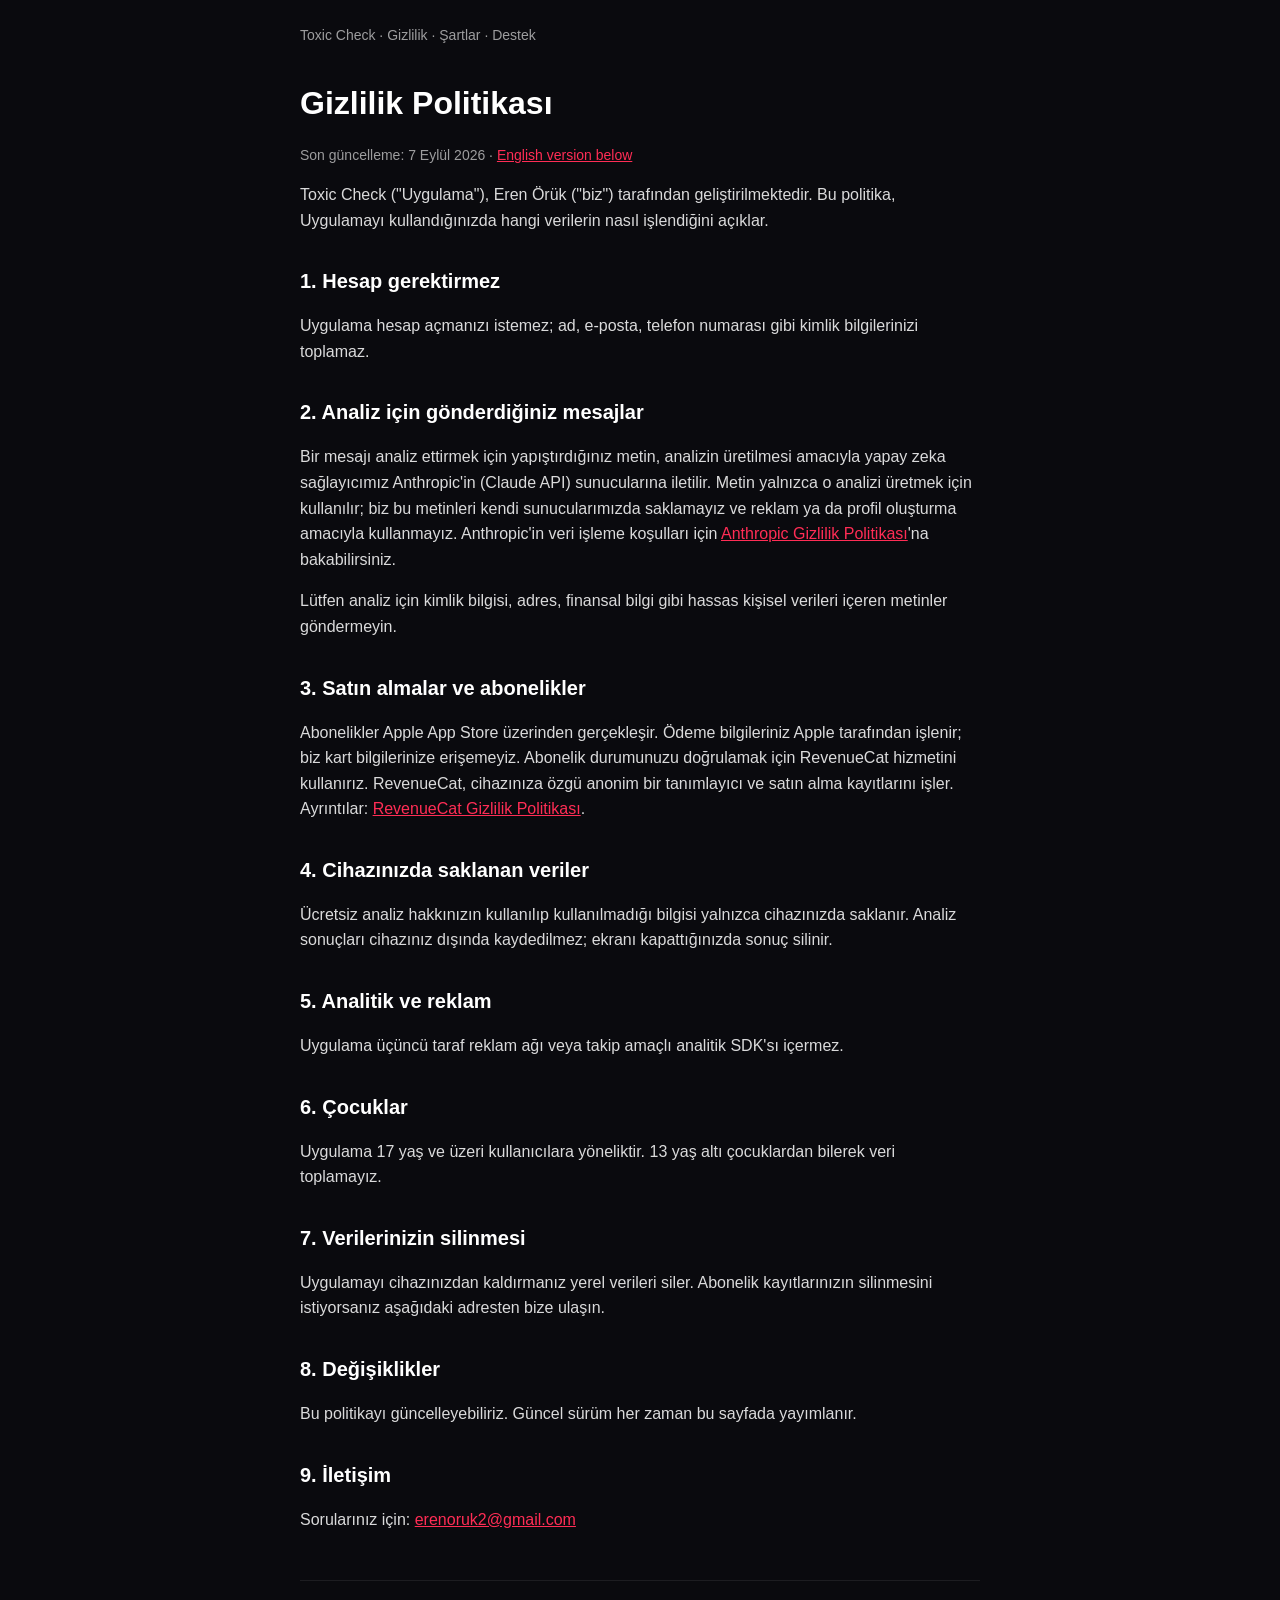
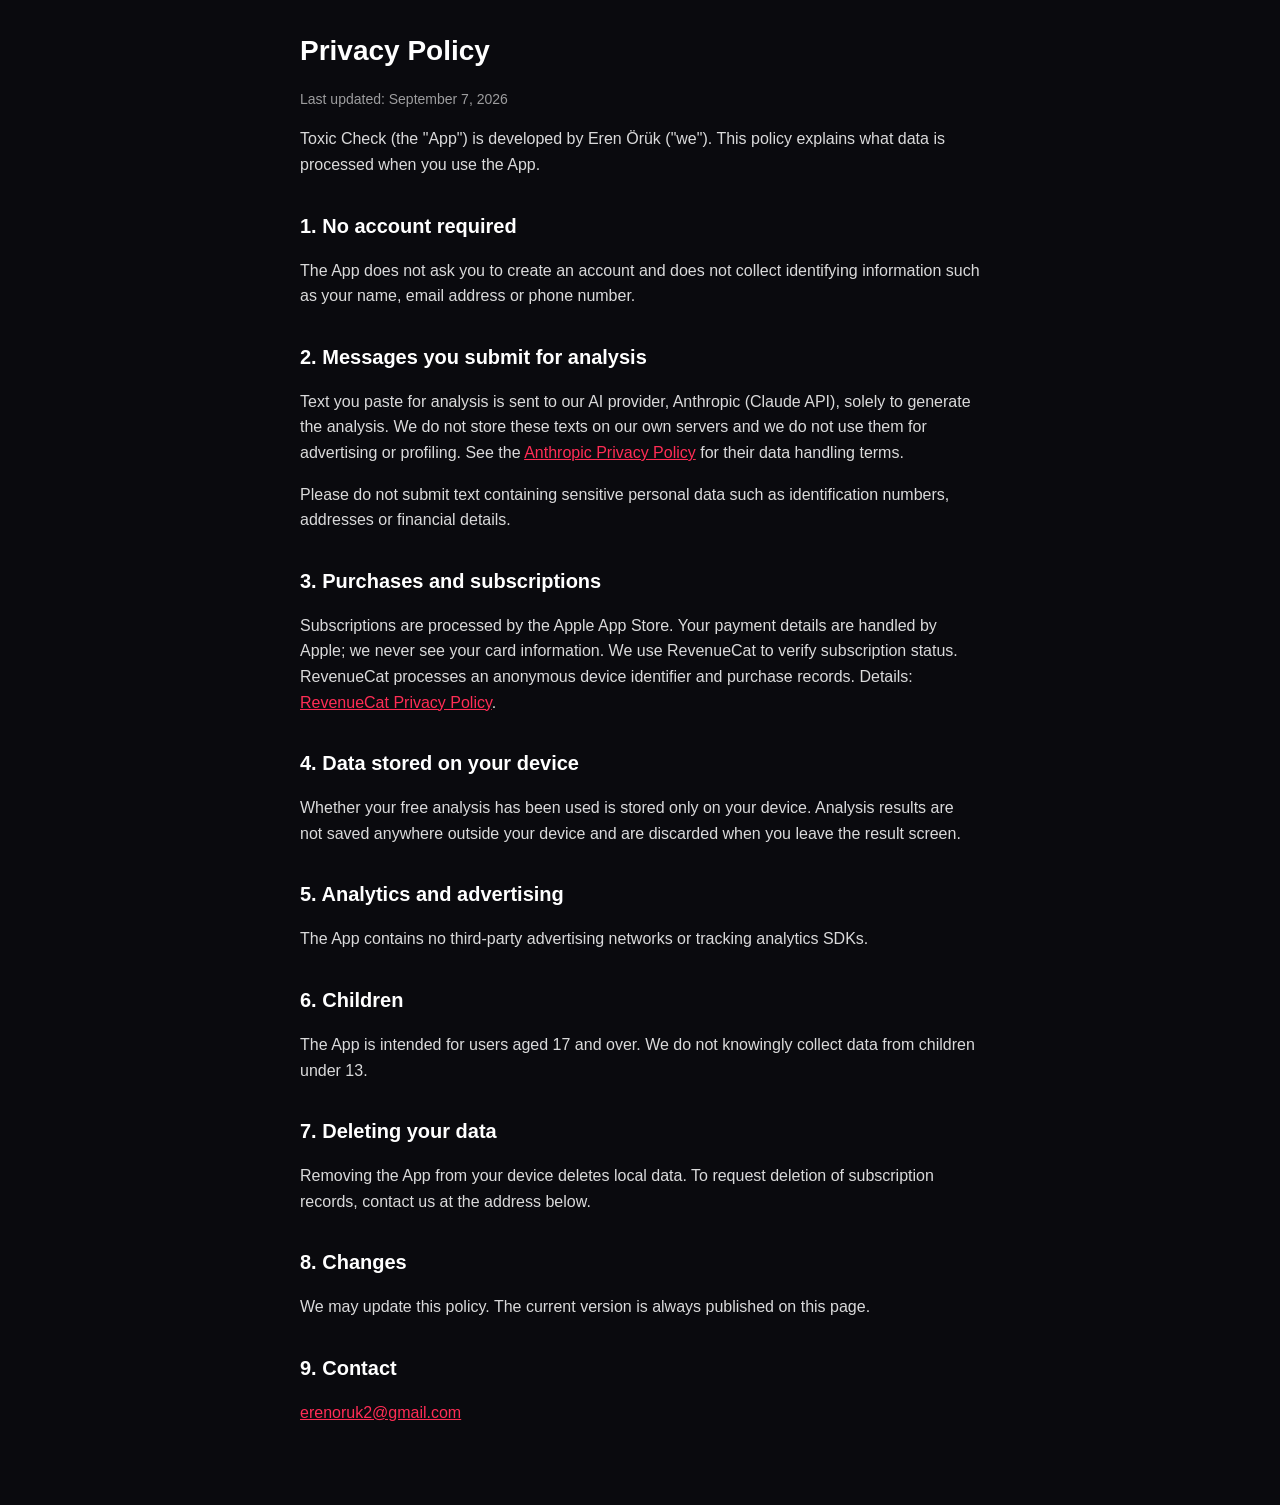
==== privacy.html @ 96e6f97b "Toxic Check web sitesi: gizlilik, şartlar, destek Co-Authored-By: Claude Fable 5.1 <noreply@anthropi" ====
<!DOCTYPE html>
<html lang="tr">
<head>
<meta charset="utf-8">
<meta name="viewport" content="width=device-width, initial-scale=1">
<title>Toxic Check – Gizlilik Politikası / Privacy Policy</title>
<link rel="stylesheet" href="style.css">
</head>
<body>
<main>
<nav><a href="index.html">Toxic Check</a> · <a href="privacy.html">Gizlilik</a> · <a href="terms.html">Şartlar</a> · <a href="index.html#support">Destek</a></nav>

<h1>Gizlilik Politikası</h1>
<p class="muted">Son güncelleme: 7 Eylül 2026 · <a href="#en">English version below</a></p>

<p>Toxic Check ("Uygulama"), Eren Örük ("biz") tarafından geliştirilmektedir. Bu politika, Uygulamayı kullandığınızda hangi verilerin nasıl işlendiğini açıklar.</p>

<h2>1. Hesap gerektirmez</h2>
<p>Uygulama hesap açmanızı istemez; ad, e-posta, telefon numarası gibi kimlik bilgilerinizi toplamaz.</p>

<h2>2. Analiz için gönderdiğiniz mesajlar</h2>
<p>Bir mesajı analiz ettirmek için yapıştırdığınız metin, analizin üretilmesi amacıyla yapay zeka sağlayıcımız Anthropic'in (Claude API) sunucularına iletilir. Metin yalnızca o analizi üretmek için kullanılır; biz bu metinleri kendi sunucularımızda saklamayız ve reklam ya da profil oluşturma amacıyla kullanmayız. Anthropic'in veri işleme koşulları için <a href="https://www.anthropic.com/privacy" rel="noopener">Anthropic Gizlilik Politikası</a>'na bakabilirsiniz.</p>
<p>Lütfen analiz için kimlik bilgisi, adres, finansal bilgi gibi hassas kişisel verileri içeren metinler göndermeyin.</p>

<h2>3. Satın almalar ve abonelikler</h2>
<p>Abonelikler Apple App Store üzerinden gerçekleşir. Ödeme bilgileriniz Apple tarafından işlenir; biz kart bilgilerinize erişemeyiz. Abonelik durumunuzu doğrulamak için RevenueCat hizmetini kullanırız. RevenueCat, cihazınıza özgü anonim bir tanımlayıcı ve satın alma kayıtlarını işler. Ayrıntılar: <a href="https://www.revenuecat.com/privacy" rel="noopener">RevenueCat Gizlilik Politikası</a>.</p>

<h2>4. Cihazınızda saklanan veriler</h2>
<p>Ücretsiz analiz hakkınızın kullanılıp kullanılmadığı bilgisi yalnızca cihazınızda saklanır. Analiz sonuçları cihazınız dışında kaydedilmez; ekranı kapattığınızda sonuç silinir.</p>

<h2>5. Analitik ve reklam</h2>
<p>Uygulama üçüncü taraf reklam ağı veya takip amaçlı analitik SDK'sı içermez.</p>

<h2>6. Çocuklar</h2>
<p>Uygulama 17 yaş ve üzeri kullanıcılara yöneliktir. 13 yaş altı çocuklardan bilerek veri toplamayız.</p>

<h2>7. Verilerinizin silinmesi</h2>
<p>Uygulamayı cihazınızdan kaldırmanız yerel verileri siler. Abonelik kayıtlarınızın silinmesini istiyorsanız aşağıdaki adresten bize ulaşın.</p>

<h2>8. Değişiklikler</h2>
<p>Bu politikayı güncelleyebiliriz. Güncel sürüm her zaman bu sayfada yayımlanır.</p>

<h2>9. İletişim</h2>
<p>Sorularınız için: <a href="mailto:erenoruk2@gmail.com">erenoruk2@gmail.com</a></p>

<hr>

<section id="en">
<h1>Privacy Policy</h1>
<p class="muted">Last updated: September 7, 2026</p>

<p>Toxic Check (the "App") is developed by Eren Örük ("we"). This policy explains what data is processed when you use the App.</p>

<h2>1. No account required</h2>
<p>The App does not ask you to create an account and does not collect identifying information such as your name, email address or phone number.</p>

<h2>2. Messages you submit for analysis</h2>
<p>Text you paste for analysis is sent to our AI provider, Anthropic (Claude API), solely to generate the analysis. We do not store these texts on our own servers and we do not use them for advertising or profiling. See the <a href="https://www.anthropic.com/privacy" rel="noopener">Anthropic Privacy Policy</a> for their data handling terms.</p>
<p>Please do not submit text containing sensitive personal data such as identification numbers, addresses or financial details.</p>

<h2>3. Purchases and subscriptions</h2>
<p>Subscriptions are processed by the Apple App Store. Your payment details are handled by Apple; we never see your card information. We use RevenueCat to verify subscription status. RevenueCat processes an anonymous device identifier and purchase records. Details: <a href="https://www.revenuecat.com/privacy" rel="noopener">RevenueCat Privacy Policy</a>.</p>

<h2>4. Data stored on your device</h2>
<p>Whether your free analysis has been used is stored only on your device. Analysis results are not saved anywhere outside your device and are discarded when you leave the result screen.</p>

<h2>5. Analytics and advertising</h2>
<p>The App contains no third-party advertising networks or tracking analytics SDKs.</p>

<h2>6. Children</h2>
<p>The App is intended for users aged 17 and over. We do not knowingly collect data from children under 13.</p>

<h2>7. Deleting your data</h2>
<p>Removing the App from your device deletes local data. To request deletion of subscription records, contact us at the address below.</p>

<h2>8. Changes</h2>
<p>We may update this policy. The current version is always published on this page.</p>

<h2>9. Contact</h2>
<p><a href="mailto:erenoruk2@gmail.com">erenoruk2@gmail.com</a></p>
</section>
</main>
</body>
</html>
---- style.css ----
:root {
  --bg: #0a0a0e;
  --surface: #15151c;
  --text: #ffffff;
  --muted: rgba(255, 255, 255, 0.6);
  --accent: #ff2d55;
  --stroke: rgba(255, 255, 255, 0.08);
}
* { box-sizing: border-box; }
body {
  margin: 0;
  background: var(--bg);
  color: var(--text);
  font-family: -apple-system, BlinkMacSystemFont, "Segoe UI", Roboto, Helvetica, Arial, sans-serif;
  line-height: 1.6;
}
main { max-width: 720px; margin: 0 auto; padding: 24px 20px 64px; }
nav { font-size: 14px; color: var(--muted); margin-bottom: 32px; }
nav a { color: var(--muted); text-decoration: none; }
nav a:hover { color: var(--accent); }
a { color: var(--accent); }
h1 { font-size: 32px; margin: 0 0 8px; }
h2 { font-size: 20px; margin: 32px 0 8px; }
p, li { color: rgba(255, 255, 255, 0.85); }
.muted { color: var(--muted); font-size: 14px; }
.lead { font-size: 18px; }
.hero { text-align: center; padding: 16px 0 24px; }
.icon { border-radius: 27px; box-shadow: 0 12px 40px rgba(255, 45, 85, 0.35); margin-bottom: 16px; }
hr { border: 0; border-top: 1px solid var(--stroke); margin: 48px 0; }
section#en h1 { font-size: 28px; }
footer { margin-top: 48px; border-top: 1px solid var(--stroke); padding-top: 24px; font-size: 14px; }
ol li, ul li { margin-bottom: 6px; }
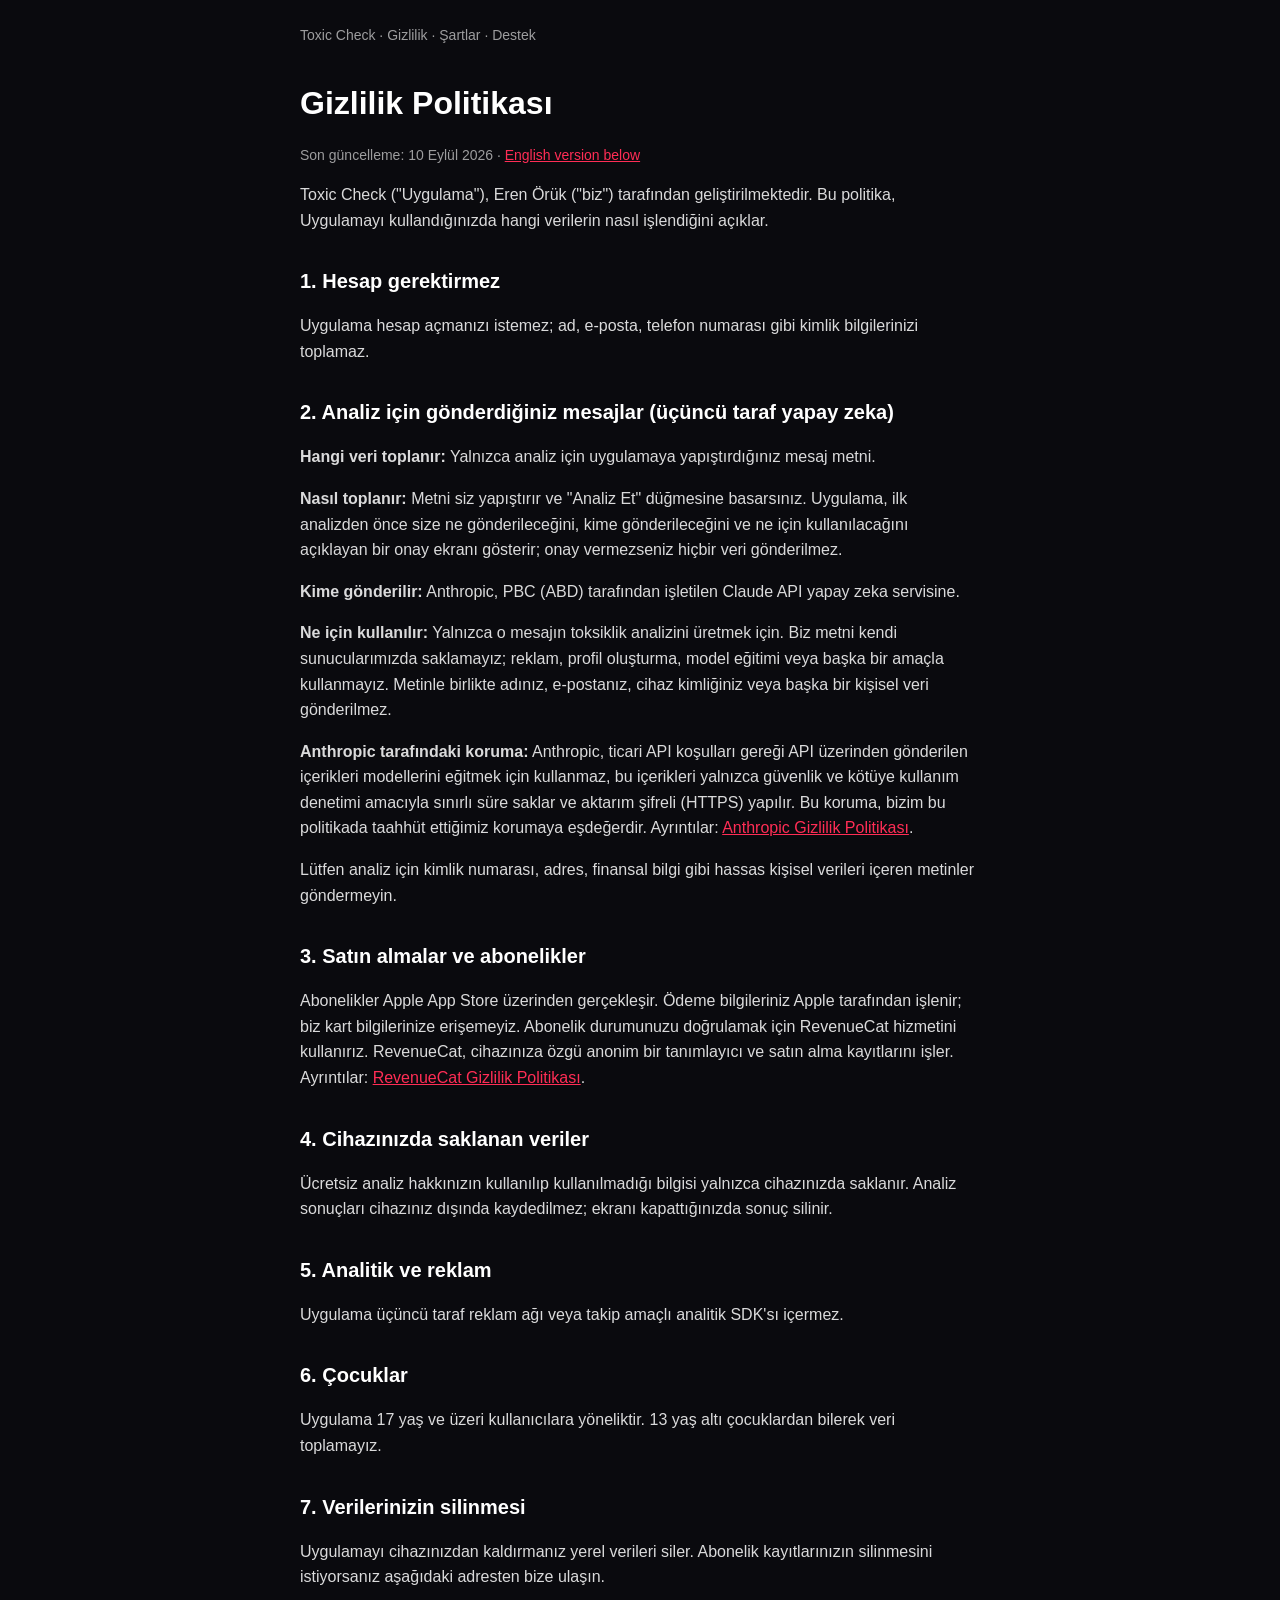
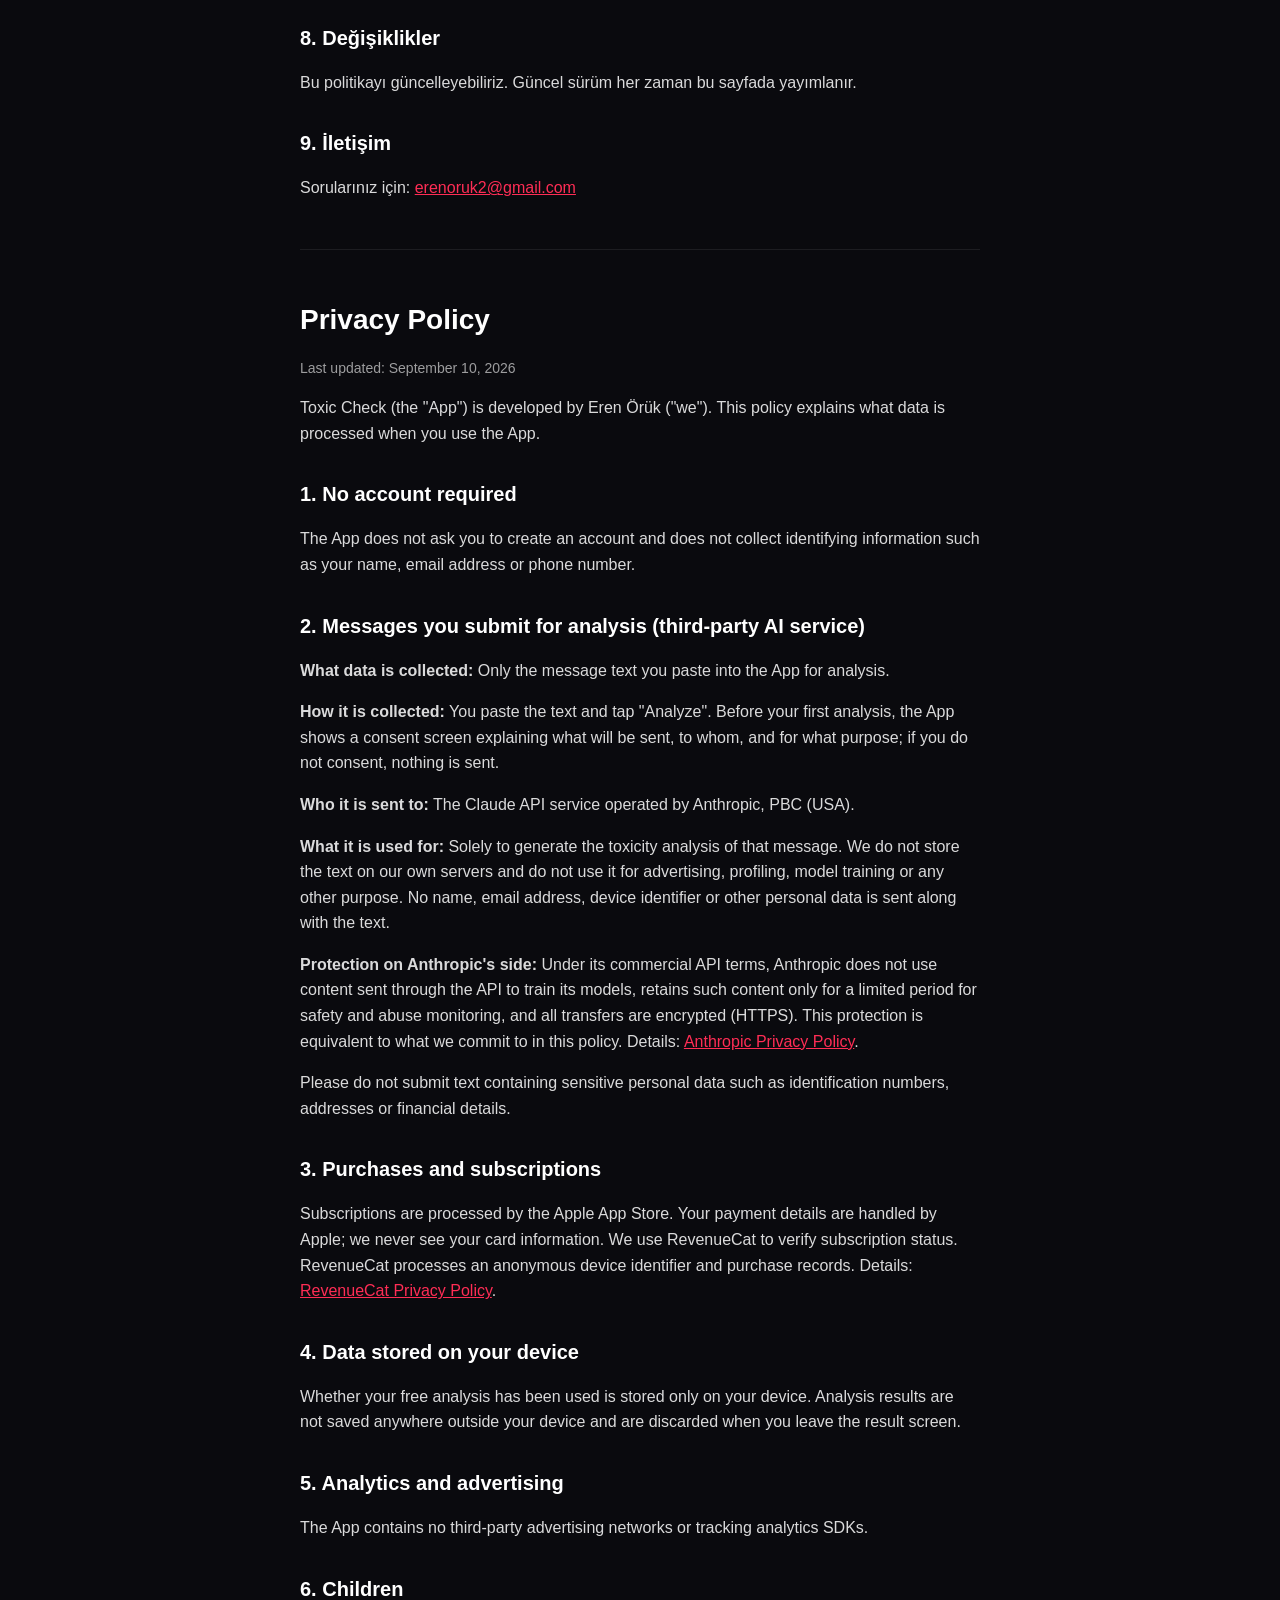
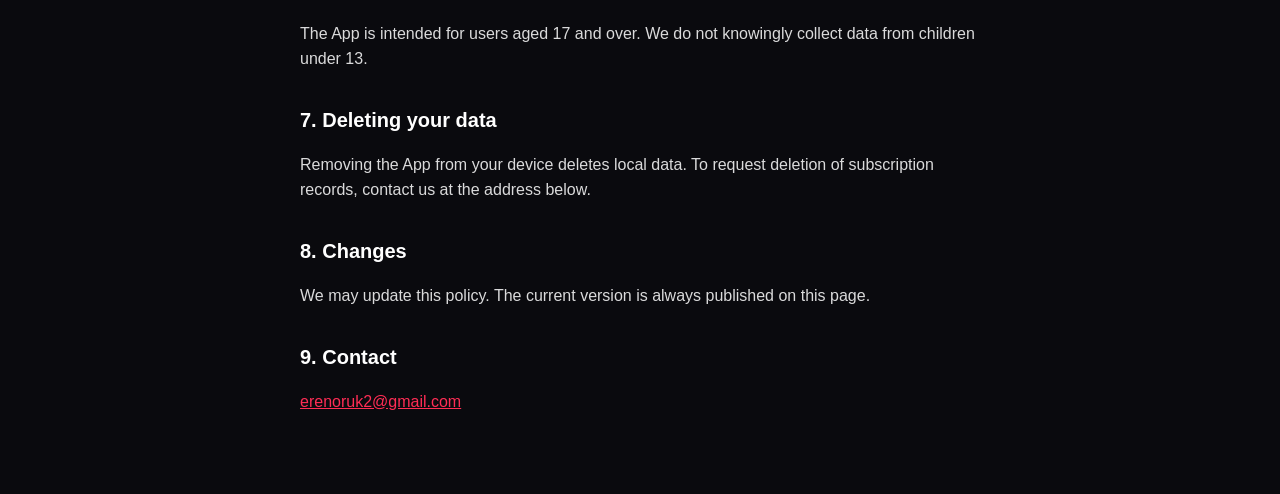
==== commit 191b4825: "Gizlilik: yapay zeka veri paylaşımı, onay akışı ve Anthropic koruması açıklandı Co-Authored-By: Clau" ====
--- a/privacy.html
+++ b/privacy.html
@@ -11,16 +11,20 @@
 <nav><a href="index.html">Toxic Check</a> · <a href="privacy.html">Gizlilik</a> · <a href="terms.html">Şartlar</a> · <a href="index.html#support">Destek</a></nav>
 
 <h1>Gizlilik Politikası</h1>
-<p class="muted">Son güncelleme: 7 Eylül 2026 · <a href="#en">English version below</a></p>
+<p class="muted">Son güncelleme: 10 Eylül 2026 · <a href="#en">English version below</a></p>
 
 <p>Toxic Check ("Uygulama"), Eren Örük ("biz") tarafından geliştirilmektedir. Bu politika, Uygulamayı kullandığınızda hangi verilerin nasıl işlendiğini açıklar.</p>
 
 <h2>1. Hesap gerektirmez</h2>
 <p>Uygulama hesap açmanızı istemez; ad, e-posta, telefon numarası gibi kimlik bilgilerinizi toplamaz.</p>
 
-<h2>2. Analiz için gönderdiğiniz mesajlar</h2>
-<p>Bir mesajı analiz ettirmek için yapıştırdığınız metin, analizin üretilmesi amacıyla yapay zeka sağlayıcımız Anthropic'in (Claude API) sunucularına iletilir. Metin yalnızca o analizi üretmek için kullanılır; biz bu metinleri kendi sunucularımızda saklamayız ve reklam ya da profil oluşturma amacıyla kullanmayız. Anthropic'in veri işleme koşulları için <a href="https://www.anthropic.com/privacy" rel="noopener">Anthropic Gizlilik Politikası</a>'na bakabilirsiniz.</p>
-<p>Lütfen analiz için kimlik bilgisi, adres, finansal bilgi gibi hassas kişisel verileri içeren metinler göndermeyin.</p>
+<h2>2. Analiz için gönderdiğiniz mesajlar (üçüncü taraf yapay zeka)</h2>
+<p><strong>Hangi veri toplanır:</strong> Yalnızca analiz için uygulamaya yapıştırdığınız mesaj metni.</p>
+<p><strong>Nasıl toplanır:</strong> Metni siz yapıştırır ve "Analiz Et" düğmesine basarsınız. Uygulama, ilk analizden önce size ne gönderileceğini, kime gönderileceğini ve ne için kullanılacağını açıklayan bir onay ekranı gösterir; onay vermezseniz hiçbir veri gönderilmez.</p>
+<p><strong>Kime gönderilir:</strong> Anthropic, PBC (ABD) tarafından işletilen Claude API yapay zeka servisine.</p>
+<p><strong>Ne için kullanılır:</strong> Yalnızca o mesajın toksiklik analizini üretmek için. Biz metni kendi sunucularımızda saklamayız; reklam, profil oluşturma, model eğitimi veya başka bir amaçla kullanmayız. Metinle birlikte adınız, e-postanız, cihaz kimliğiniz veya başka bir kişisel veri gönderilmez.</p>
+<p><strong>Anthropic tarafındaki koruma:</strong> Anthropic, ticari API koşulları gereği API üzerinden gönderilen içerikleri modellerini eğitmek için kullanmaz, bu içerikleri yalnızca güvenlik ve kötüye kullanım denetimi amacıyla sınırlı süre saklar ve aktarım şifreli (HTTPS) yapılır. Bu koruma, bizim bu politikada taahhüt ettiğimiz korumaya eşdeğerdir. Ayrıntılar: <a href="https://www.anthropic.com/privacy" rel="noopener">Anthropic Gizlilik Politikası</a>.</p>
+<p>Lütfen analiz için kimlik numarası, adres, finansal bilgi gibi hassas kişisel verileri içeren metinler göndermeyin.</p>
 
 <h2>3. Satın almalar ve abonelikler</h2>
 <p>Abonelikler Apple App Store üzerinden gerçekleşir. Ödeme bilgileriniz Apple tarafından işlenir; biz kart bilgilerinize erişemeyiz. Abonelik durumunuzu doğrulamak için RevenueCat hizmetini kullanırız. RevenueCat, cihazınıza özgü anonim bir tanımlayıcı ve satın alma kayıtlarını işler. Ayrıntılar: <a href="https://www.revenuecat.com/privacy" rel="noopener">RevenueCat Gizlilik Politikası</a>.</p>
@@ -47,15 +51,19 @@
 
 <section id="en">
 <h1>Privacy Policy</h1>
-<p class="muted">Last updated: September 7, 2026</p>
+<p class="muted">Last updated: September 10, 2026</p>
 
 <p>Toxic Check (the "App") is developed by Eren Örük ("we"). This policy explains what data is processed when you use the App.</p>
 
 <h2>1. No account required</h2>
 <p>The App does not ask you to create an account and does not collect identifying information such as your name, email address or phone number.</p>
 
-<h2>2. Messages you submit for analysis</h2>
-<p>Text you paste for analysis is sent to our AI provider, Anthropic (Claude API), solely to generate the analysis. We do not store these texts on our own servers and we do not use them for advertising or profiling. See the <a href="https://www.anthropic.com/privacy" rel="noopener">Anthropic Privacy Policy</a> for their data handling terms.</p>
+<h2>2. Messages you submit for analysis (third-party AI service)</h2>
+<p><strong>What data is collected:</strong> Only the message text you paste into the App for analysis.</p>
+<p><strong>How it is collected:</strong> You paste the text and tap "Analyze". Before your first analysis, the App shows a consent screen explaining what will be sent, to whom, and for what purpose; if you do not consent, nothing is sent.</p>
+<p><strong>Who it is sent to:</strong> The Claude API service operated by Anthropic, PBC (USA).</p>
+<p><strong>What it is used for:</strong> Solely to generate the toxicity analysis of that message. We do not store the text on our own servers and do not use it for advertising, profiling, model training or any other purpose. No name, email address, device identifier or other personal data is sent along with the text.</p>
+<p><strong>Protection on Anthropic's side:</strong> Under its commercial API terms, Anthropic does not use content sent through the API to train its models, retains such content only for a limited period for safety and abuse monitoring, and all transfers are encrypted (HTTPS). This protection is equivalent to what we commit to in this policy. Details: <a href="https://www.anthropic.com/privacy" rel="noopener">Anthropic Privacy Policy</a>.</p>
 <p>Please do not submit text containing sensitive personal data such as identification numbers, addresses or financial details.</p>
 
 <h2>3. Purchases and subscriptions</h2>
